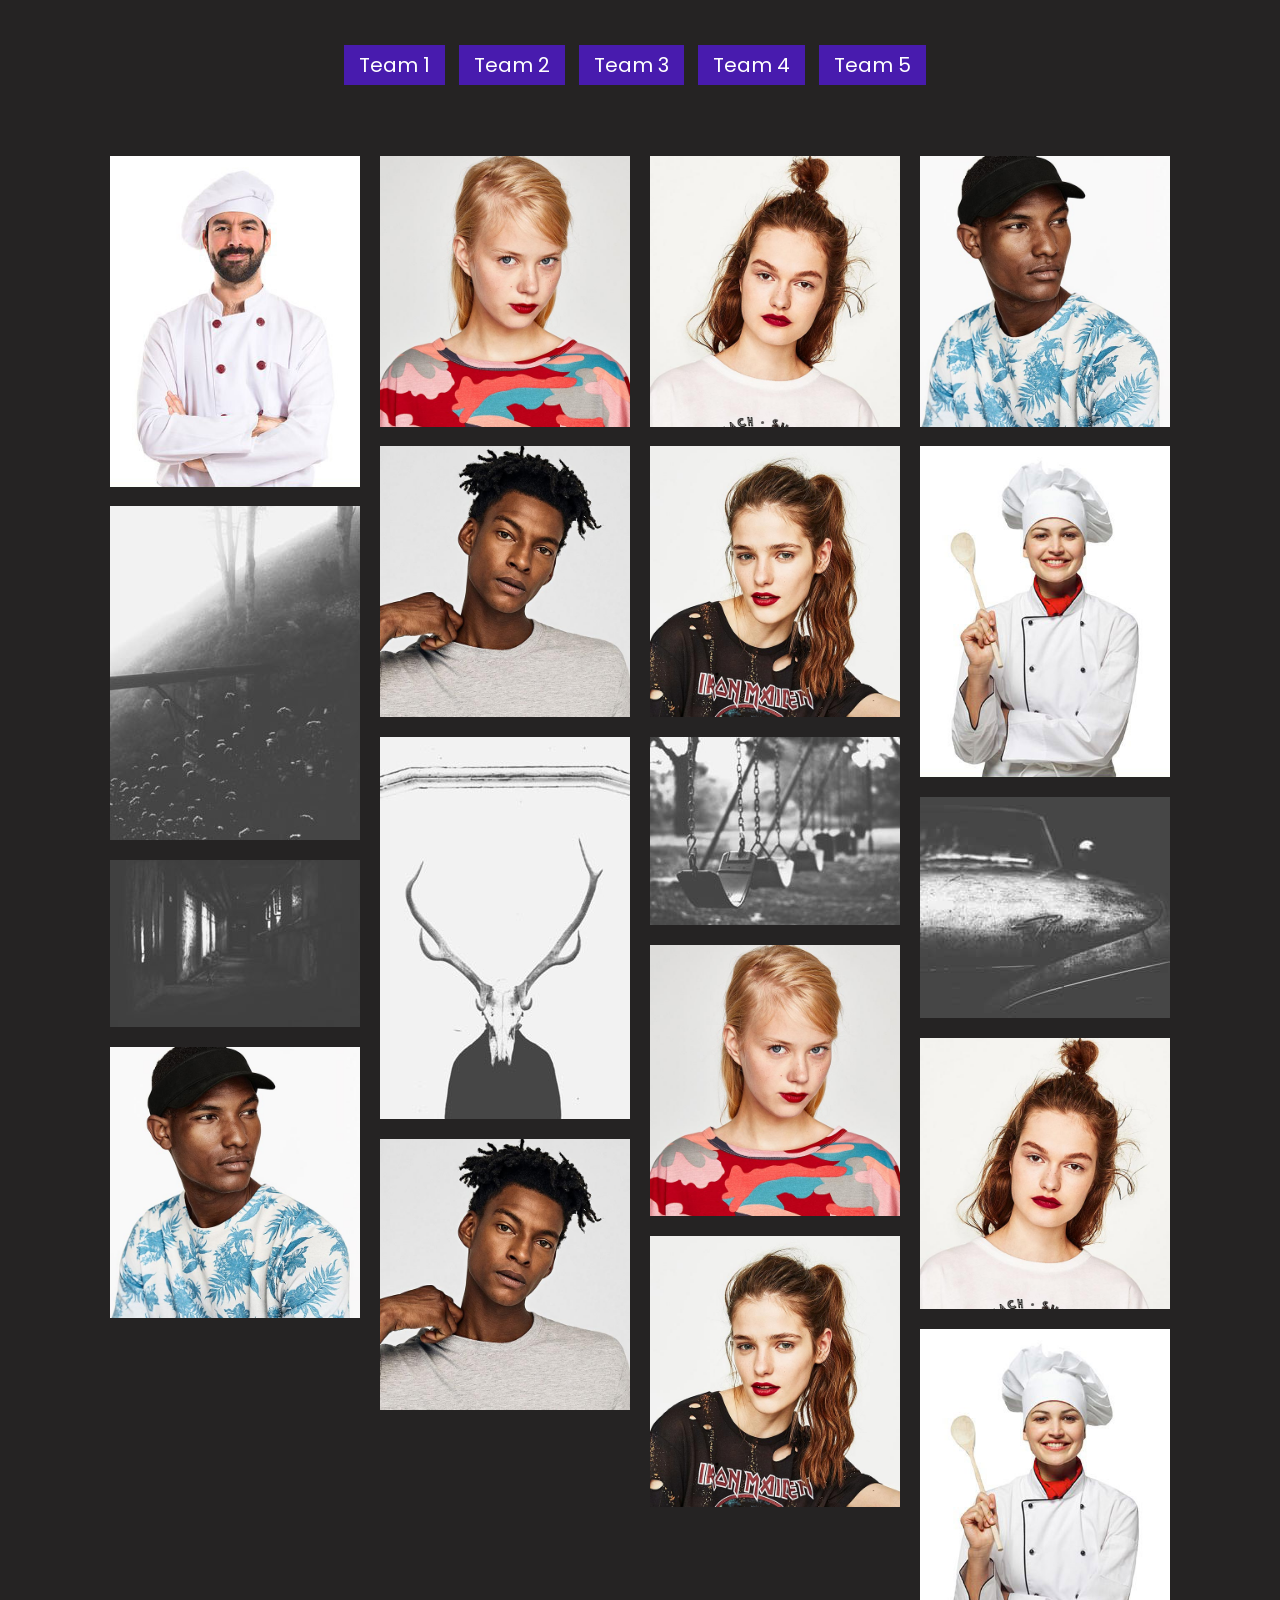
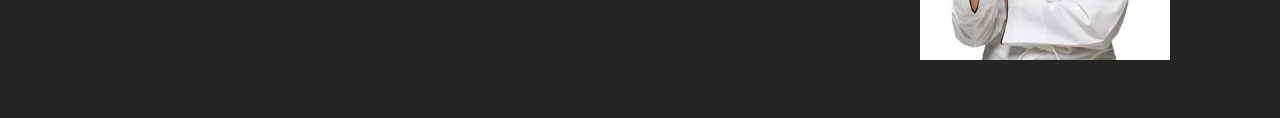
==== index.html @ a0c3371b "updat file" ====
<!DOCTYPE html>
<html lang="en" class="no-js">

<head>
	<meta charset="UTF-8" />
	<meta http-equiv="X-UA-Compatible" content="IE=edge">
	<meta name="viewport" content="width=device-width, initial-scale=1">
	<title>Image Grid Effects | Demo 2 | Codrops</title>
	<meta name="description" content="Effect inspiration for opening an image grid item." />
	<meta name="keywords" content="image grid, effect, inspiration, css, javascript, animation, masonry" />
	<meta name="author" content="Codrops" />
	<link rel="shortcut icon" href="favicon.ico">
	<!-- ========== normalize css ========== -->
	<link rel="stylesheet" type="text/css" href="popup/css/normalize.css" />
	<!-- ========== font awesome css ========== -->
	<link rel="stylesheet" type="text/css" href="popup/fonts/font-awesome-4.3.0/css/font-awesome.min.css" />
	<!-- ========== demo css ========== -->
	<link rel="stylesheet" type="text/css" href="popup/css/demo.css" />
	<!-- ========== style2 css ========== -->
	<link rel="stylesheet" type="text/css" href="popup/css/style2.css" />
	<!-- ========== style css ========== -->
	<link rel="stylesheet" href="assets/css/style.css">
	
</head> 

<body>

	<div class="pagination">
		<a href="index.html" class="active">Team 1</a>
		<a href="team2.html">Team 2</a>
		<a href="team3.html">Team 3</a>
		<a href="team4.html">Team 4</a>
		<a href="team5.html">Team 5</a>
	  </div>
	
	<div class="content">
		<div class="grid">
			<div class="grid__item" data-size="1280x857">
				<a href="assets/img/team5.jpg" class="img-wrap"><img src="assets/img/team5.jpg" alt="img06" />
					<div class="description description--grid">
						<h3>Mother's Love</h3>
						<p>Every time you drink a glass of milk or eat a piece of cheese, you harm a mother. Please go vegan. <em>&mdash; Gary L. Francione</em></p>
						<div class="details">
							<ul>
								<li><i class="icon icon-camera"></i><span>Canon PowerShot S95</span></li>
								<li><i class="icon icon-focal_length"></i><span>22.5mm</span></li>
								<li><i class="icon icon-aperture"></i><span>&fnof;/5.6</span></li>
								<li><i class="icon icon-exposure_time"></i><span>1/1000</span></li>
								<li><i class="icon icon-iso"></i><span>80</span></li>
							</ul>
						</div>
					</div>
				</a>
			</div>
			<div class="grid__item" data-size="1280x1280">
				<a href="assets/img/team-img2.jpg" class="img-wrap"><img src="assets/img/team-img2.jpg" alt="img07" />
					<div class="description description--grid">
						<h3>Silent Killer</h3>
						<p>Cows’ milk protein may be the single most significant chemical carcinogen to which humans are exposed. <em>&mdash; T. Colin Campbell</em></p>
						<div class="details">
							<ul>
								<li><i class="icon icon-camera"></i><span>Canon PowerShot S95</span></li>
								<li><i class="icon icon-focal_length"></i><span>22.5mm</span></li>
								<li><i class="icon icon-aperture"></i><span>&fnof;/5.6</span></li>
								<li><i class="icon icon-exposure_time"></i><span>1/1000</span></li>
								<li><i class="icon icon-iso"></i><span>80</span></li>
							</ul>
						</div>
					</div>
				</a>
			</div>
			<div class="grid__item" data-size="1280x853">
				<a href="assets/img/team-img3.jpg" class="img-wrap"><img src="assets/img/team-img3.jpg" alt="img08" />
					<div class="description description--grid">
						<h3>Senseless Suffering</h3>
						<p>The question is not, 'Can they reason?' nor, 'Can they talk?' but rather, 'Can they suffer?' <em>&mdash; Jeremy Bentham</em></p>
						<div class="details">
							<ul>
								<li><i class="icon icon-camera"></i><span>Canon PowerShot S95</span></li>
								<li><i class="icon icon-focal_length"></i><span>22.5mm</span></li>
								<li><i class="icon icon-aperture"></i><span>&fnof;/5.6</span></li>
								<li><i class="icon icon-exposure_time"></i><span>1/1000</span></li>
								<li><i class="icon icon-iso"></i><span>80</span></li>
							</ul>
						</div>
					</div>
				</a>
			</div>
			<div class="grid__item" data-size="865x1280">
				<a href="assets/img/team-img4.jpg" class="img-wrap"><img src="assets/img/team-img4.jpg" alt="img09" />
					<div class="description description--grid">
						<h3>Rabbit Intelligence</h3>
						<p>If a rabbit defined intelligence the way man does, then the most intelligent animal would be a rabbit, followed by the animal most willing to obey the commands of a rabbit. <em>&mdash; Robert Brault</em></p>
						<div class="details">
							<ul>
								<li><i class="icon icon-camera"></i><span>Canon PowerShot S95</span></li>
								<li><i class="icon icon-focal_length"></i><span>22.5mm</span></li>
								<li><i class="icon icon-aperture"></i><span>&fnof;/5.6</span></li>
								<li><i class="icon icon-exposure_time"></i><span>1/1000</span></li>
								<li><i class="icon icon-iso"></i><span>80</span></li>
							</ul>
						</div>
					</div>
				</a>
			</div>
			<div class="grid__item" data-size="1280x1280">
				<a href="assets/img/team-img6.jpg" class="img-wrap"><img src="assets/img/team-img6.jpg" alt="img10" />
					<div class="description description--grid">
						<h3>Friendly Terms</h3>
						<p>Man is the only animal that can remain on friendly terms with the victims he intends to eat until he eats them. <em>&mdash; Samuel Butler</em></p>
						<div class="details">
							<ul>
								<li><i class="icon icon-camera"></i><span>Canon PowerShot S95</span></li>
								<li><i class="icon icon-focal_length"></i><span>22.5mm</span></li>
								<li><i class="icon icon-aperture"></i><span>&fnof;/5.6</span></li>
								<li><i class="icon icon-exposure_time"></i><span>1/1000</span></li>
								<li><i class="icon icon-iso"></i><span>80</span></li>
							</ul>
						</div>
					</div>
				</a>
			</div>
			<div class="grid__item" data-size="1280x850">
				<a href="assets/img/team-img7.jpg" class="img-wrap"><img src="assets/img/team-img7.jpg" alt="img11" />
					<div class="description description--grid">
						<h3>Murder of Men</h3>
						<p>The time will come when men such as I will look upon the murder of animals as they now look upon the murder of men.<em>&mdash; Leonardo Da Vinci</em></p>
						<div class="details">
							<ul>
								<li><i class="icon icon-camera"></i><span>Canon PowerShot S95</span></li>
								<li><i class="icon icon-focal_length"></i><span>22.5mm</span></li>
								<li><i class="icon icon-aperture"></i><span>&fnof;/5.6</span></li>
								<li><i class="icon icon-exposure_time"></i><span>1/1000</span></li>
								<li><i class="icon icon-iso"></i><span>80</span></li>
							</ul>
						</div>
					</div>
				</a>
			</div>
			<div class="grid__item" data-size="1280x853">
				<a href="assets/img/team5-img2.jpg" class="img-wrap"><img src="assets/img/team5-img2.jpg" alt="img01" />
					<div class="description description--grid">
						<h3>Highest Ethics</h3>
						<p>Non-violence leads to the highest ethics, which is the goal of all evolution. Until we stop harming all other living beings, we are still savages <em>&mdash; Thomas Edison</em></p>
						<div class="details">
							<ul>
								<li><i class="icon icon-camera"></i><span>Canon PowerShot S95</span></li>
								<li><i class="icon icon-focal_length"></i><span>22.5mm</span></li>
								<li><i class="icon icon-aperture"></i><span>&fnof;/5.6</span></li>
								<li><i class="icon icon-exposure_time"></i><span>1/1000</span></li>
								<li><i class="icon icon-iso"></i><span>80</span></li>
							</ul>
						</div>
					</div>
				</a>
			</div>
			<div class="grid__item" data-size="958x1280">
				<a href="img/original/2.jpg" class="img-wrap"><img src="img/thumbs/2.jpg" alt="img02" />
					<div class="description description--grid">
						<h3>Pleasure, Amusement &amp; Convenience</h3>
						<p>We do not need to eat animals, wear animals, or use animals for entertainment purposes, and our only defense of these uses is our pleasure, amusement, and convenience.<em>&mdash; Gary L. Francione</em></p>
						<div class="details">
							<ul>
								<li><i class="icon icon-camera"></i><span>Canon PowerShot S95</span></li>
								<li><i class="icon icon-focal_length"></i><span>22.5mm</span></li>
								<li><i class="icon icon-aperture"></i><span>&fnof;/5.6</span></li>
								<li><i class="icon icon-exposure_time"></i><span>1/1000</span></li>
								<li><i class="icon icon-iso"></i><span>80</span></li>
							</ul>
						</div>
					</div>
				</a>
			</div>
			<div class="grid__item" data-size="837x1280">
				<a href="img/original/3.jpg" class="img-wrap"><img src="img/thumbs/3.jpg" alt="img03" />
					<div class="description description--grid">
						<h3>Dinner</h3>
						<p>We all love animals. Why do we call some 'pets' and others 'dinner'? <em>&mdash; K.D. Lang</em></p>
						<div class="details">
							<ul>
								<li><i class="icon icon-camera"></i><span>Canon PowerShot S95</span></li>
								<li><i class="icon icon-focal_length"></i><span>22.5mm</span></li>
								<li><i class="icon icon-aperture"></i><span>&fnof;/5.6</span></li>
								<li><i class="icon icon-exposure_time"></i><span>1/1000</span></li>
								<li><i class="icon icon-iso"></i><span>80</span></li>
							</ul>
						</div>
					</div>
				</a>
			</div>
			<div class="grid__item" data-size="1280x961">
				<a href="img/original/4.jpg" class="img-wrap"><img src="img/thumbs/4.jpg" alt="img04" />
					<div class="description description--grid">
						<h3>Appetite or Suffering?</h3>
						<p>Could you look an animal in the eyes and say to it, 'My appetite is more important than your suffering'? <em>&mdash; Moby</em></p>
						<div class="details">
							<ul>
								<li><i class="icon icon-camera"></i><span>Canon PowerShot S95</span></li>
								<li><i class="icon icon-focal_length"></i><span>22.5mm</span></li>
								<li><i class="icon icon-aperture"></i><span>&fnof;/5.6</span></li>
								<li><i class="icon icon-exposure_time"></i><span>1/1000</span></li>
								<li><i class="icon icon-iso"></i><span>80</span></li>
							</ul>
						</div>
					</div>
				</a>
			</div>
			<div class="grid__item" data-size="1280x1131">
				<a href="img/original/5.jpg" class="img-wrap"><img src="img/thumbs/5.jpg" alt="img05" />
					<div class="description description--grid">
						<h3>The Corpse</h3>
						<p>Recognize meat for what it really is: the antibiotic- and pesticide-laden corpse of a tortured animal. <em>&mdash; Ingrid Newkirk</em></p>
						<div class="details">
							<ul>
								<li><i class="icon icon-camera"></i><span>Canon PowerShot S95</span></li>
								<li><i class="icon icon-focal_length"></i><span>22.5mm</span></li>
								<li><i class="icon icon-aperture"></i><span>&fnof;/5.6</span></li>
								<li><i class="icon icon-exposure_time"></i><span>1/1000</span></li>
								<li><i class="icon icon-iso"></i><span>80</span></li>
							</ul>
						</div>
					</div>
				</a>
			</div>
			<div class="grid__item" data-size="1280x857">
				<a href="img/original/6.jpg" class="img-wrap"><img src="img/thumbs/6.jpg" alt="img06" />
					<div class="description description--grid">
						<h3>Mother's Love</h3>
						<p>Every time you drink a glass of milk or eat a piece of cheese, you harm a mother. Please go vegan. <em>&mdash; Gary L. Francione</em></p>
						<div class="details">
							<ul>
								<li><i class="icon icon-camera"></i><span>Canon PowerShot S95</span></li>
								<li><i class="icon icon-focal_length"></i><span>22.5mm</span></li>
								<li><i class="icon icon-aperture"></i><span>&fnof;/5.6</span></li>
								<li><i class="icon icon-exposure_time"></i><span>1/1000</span></li>
								<li><i class="icon icon-iso"></i><span>80</span></li>
							</ul>
						</div>
					</div>
				</a>
			</div>
			<div class="grid__item" data-size="1280x1280">
				<a href="assets/img/team-img2.jpg" class="img-wrap"><img src="assets/img/team-img2.jpg" alt="img07" />
					<div class="description description--grid">
						<h3>Silent Killer</h3>
						<p>Cows’ milk protein may be the single most significant chemical carcinogen to which humans are exposed. <em>&mdash; T. Colin Campbell</em></p>
						<div class="details">
							<ul>
								<li><i class="icon icon-camera"></i><span>Canon PowerShot S95</span></li>
								<li><i class="icon icon-focal_length"></i><span>22.5mm</span></li>
								<li><i class="icon icon-aperture"></i><span>&fnof;/5.6</span></li>
								<li><i class="icon icon-exposure_time"></i><span>1/1000</span></li>
								<li><i class="icon icon-iso"></i><span>80</span></li>
							</ul>
						</div>
					</div>
				</a>
			</div>
			<div class="grid__item" data-size="1280x853">
				<a href="assets/img/team-img3.jpg" class="img-wrap"><img src="assets/img/team-img3.jpg" alt="img08" />
					<div class="description description--grid">
						<h3>Senseless Suffering</h3>
						<p>The question is not, 'Can they reason?' nor, 'Can they talk?' but rather, 'Can they suffer?' <em>&mdash; Jeremy Bentham</em></p>
						<div class="details">
							<ul>
								<li><i class="icon icon-camera"></i><span>Canon PowerShot S95</span></li>
								<li><i class="icon icon-focal_length"></i><span>22.5mm</span></li>
								<li><i class="icon icon-aperture"></i><span>&fnof;/5.6</span></li>
								<li><i class="icon icon-exposure_time"></i><span>1/1000</span></li>
								<li><i class="icon icon-iso"></i><span>80</span></li>
							</ul>
						</div>
					</div>
				</a>
			</div>
			<div class="grid__item" data-size="865x1280">
				<a href="assets/img/team-img4.jpg" class="img-wrap"><img src="assets/img/team-img4.jpg" alt="img09" />
					<div class="description description--grid">
						<h3>Rabbit Intelligence</h3>
						<p>If a rabbit defined intelligence the way man does, then the most intelligent animal would be a rabbit, followed by the animal most willing to obey the commands of a rabbit. <em>&mdash; Robert Brault</em></p>
						<div class="details">
							<ul>
								<li><i class="icon icon-camera"></i><span>Canon PowerShot S95</span></li>
								<li><i class="icon icon-focal_length"></i><span>22.5mm</span></li>
								<li><i class="icon icon-aperture"></i><span>&fnof;/5.6</span></li>
								<li><i class="icon icon-exposure_time"></i><span>1/1000</span></li>
								<li><i class="icon icon-iso"></i><span>80</span></li>
							</ul>
						</div>
					</div>
				</a>
			</div>
			<div class="grid__item" data-size="1280x1280">
				<a href="assets/img/team-img6.jpg" class="img-wrap"><img src="assets/img/team-img6.jpg" alt="img10" />
					<div class="description description--grid">
						<h3>Friendly Terms</h3>
						<p>Man is the only animal that can remain on friendly terms with the victims he intends to eat until he eats them. <em>&mdash; Samuel Butler</em></p>
						<div class="details">
							<ul>
								<li><i class="icon icon-camera"></i><span>Canon PowerShot S95</span></li>
								<li><i class="icon icon-focal_length"></i><span>22.5mm</span></li>
								<li><i class="icon icon-aperture"></i><span>&fnof;/5.6</span></li>
								<li><i class="icon icon-exposure_time"></i><span>1/1000</span></li>
								<li><i class="icon icon-iso"></i><span>80</span></li>
							</ul>
						</div>
					</div>
				</a>
			</div>
			<div class="grid__item" data-size="1280x850">
				<a href="assets/img/team-img7.jpg" class="img-wrap"><img src="assets/img/team-img7.jpg" alt="img11" />
					<div class="description description--grid">
						<h3>Murder of Men</h3>
						<p>The time will come when men such as I will look upon the murder of animals as they now look upon the murder of men.<em>&mdash; Leonardo Da Vinci</em></p>
						<div class="details">
							<ul>
								<li><i class="icon icon-camera"></i><span>Canon PowerShot S95</span></li>
								<li><i class="icon icon-focal_length"></i><span>22.5mm</span></li>
								<li><i class="icon icon-aperture"></i><span>&fnof;/5.6</span></li>
								<li><i class="icon icon-exposure_time"></i><span>1/1000</span></li>
								<li><i class="icon icon-iso"></i><span>80</span></li>
							</ul>
						</div>
					</div>
				</a>
			</div>
			<div class="grid__item" data-size="1280x853">
				<a href="assets/img/team5-img2.jpg" class="img-wrap"><img src="assets/img/team5-img2.jpg" alt="img01" />
					<div class="description description--grid">
						<h3>Highest Ethics</h3>
						<p>Non-violence leads to the highest ethics, which is the goal of all evolution. Until we stop harming all other living beings, we are still savages <em>&mdash; Thomas Edison</em></p>
						<div class="details">
							<ul>
								<li><i class="icon icon-camera"></i><span>Canon PowerShot S95</span></li>
								<li><i class="icon icon-focal_length"></i><span>22.5mm</span></li>
								<li><i class="icon icon-aperture"></i><span>&fnof;/5.6</span></li>
								<li><i class="icon icon-exposure_time"></i><span>1/1000</span></li>
								<li><i class="icon icon-iso"></i><span>80</span></li>
							</ul>
						</div>
					</div>
				</a>
			</div>
		</div>
		<!-- /grid -->
		<div class="preview">
			<button class="action action--close"><i class="fa fa-times"></i><span class="text-hidden">Close</span></button>
			<div class="description description--preview"></div>
		</div>
		<!-- /preview -->
	</div>
	<!-- /content -->
	<!-- /container -->

	<!-- ========== imagesloaded min js ========== -->
	<script src="popup/js/imagesloaded.pkgd.min.js"></script>
	<!-- ========== masonary min js ========== -->
	<script src="popup/js/masonry.pkgd.min.js"></script>
	<!-- ========== classie js ========== -->
	<script src="popup/js/classie.js"></script>
	<!-- ========== modernizr custom js ========== -->
	<script src="popup/js/modernizr-custom.js"></script>
	<!-- ========== main js ========== -->
	<script src="popup/js/main.js"></script>
	<script>
		(function() {
			var support = { transitions: Modernizr.csstransitions },
				// transition end event name
				transEndEventNames = { 'WebkitTransition': 'webkitTransitionEnd', 'MozTransition': 'transitionend', 'OTransition': 'oTransitionEnd', 'msTransition': 'MSTransitionEnd', 'transition': 'transitionend' },
				transEndEventName = transEndEventNames[ Modernizr.prefixed( 'transition' ) ],
				onEndTransition = function( el, callback ) {
					var onEndCallbackFn = function( ev ) {
						if( support.transitions ) {
							if( ev.target != this ) return;
							this.removeEventListener( transEndEventName, onEndCallbackFn );
						}
						if( callback && typeof callback === 'function' ) { callback.call(this); }
					};
					if( support.transitions ) {
						el.addEventListener( transEndEventName, onEndCallbackFn );
					}
					else {
						onEndCallbackFn();
					}
				};

			new GridFx(document.querySelector('.grid'), {
				imgPosition : {
					x : -0.5,
					y : 1
				},
				onOpenItem : function(instance, item) {
					instance.items.forEach(function(el) {
						if(item != el) {
							var delay = Math.floor(Math.random() * 50);
							el.style.WebkitTransition = 'opacity .5s ' + delay + 'ms cubic-bezier(.7,0,.3,1), -webkit-transform .5s ' + delay + 'ms cubic-bezier(.7,0,.3,1)';
							el.style.transition = 'opacity .5s ' + delay + 'ms cubic-bezier(.7,0,.3,1), transform .5s ' + delay + 'ms cubic-bezier(.7,0,.3,1)';
							el.style.WebkitTransform = 'scale3d(0.1,0.1,1)';
							el.style.transform = 'scale3d(0.1,0.1,1)';
							el.style.opacity = 0;
						}
					});
				},
				onCloseItem : function(instance, item) {
					instance.items.forEach(function(el) {
						if(item != el) {
							el.style.WebkitTransition = 'opacity .4s, -webkit-transform .4s';
							el.style.transition = 'opacity .4s, transform .4s';
							el.style.WebkitTransform = 'scale3d(1,1,1)';
							el.style.transform = 'scale3d(1,1,1)';
							el.style.opacity = 1;

							onEndTransition(el, function() {
								el.style.transition = 'none';
								el.style.WebkitTransform = 'none';
							});
						}
					});
				}
			});
		})();
	</script>
</body>

</html>
---- popup/css/demo.css ----
@font-face {
	font-weight: normal;
	font-style: normal;
	font-family: 'codropsicons';
	src: url("../fonts/codropsicons/codropsicons.eot");
	src: url("../fonts/codropsicons/codropsicons.eot?#iefix") format("embedded-opentype"), url("../fonts/codropsicons/codropsicons.woff") format("woff"), url("../fonts/codropsicons/codropsicons.ttf") format("truetype"), url("../fonts/codropsicons/codropsicons.svg#codropsicons") format("svg");
}

@font-face {
	font-family: 'camera-icons';
	src: url("../fonts/camera-icons/camera-icons.eot?7h6q4p");
	src: url("../fonts/camera-icons/camera-icons.eot?#iefix7h6q4p") format("embedded-opentype"), url("../fonts/camera-icons/camera-icons.woff?7h6q4p") format("woff"), url("../fonts/camera-icons/camera-icons.ttf?7h6q4p") format("truetype"), url("../fonts/camera-icons/camera-icons.svg?7h6q4p#camera-icons") format("svg");
	font-weight: normal;
	font-style: normal;
}

*,
*:after,
*:before {
	-webkit-box-sizing: border-box;
	box-sizing: border-box;
}

.clearfix:before,
.clearfix:after {
	display: table;
	content: '';
}

.clearfix:after {
	clear: both;
}

body {
	font-family: "Avenir Next", Avenir, 'Helvetica Neue', 'Lato', 'Segoe UI', Helvetica, Arial, sans-serif;
	color: #fff;
	background: #252323;
	-webkit-font-smoothing: antialiased;
	-moz-osx-font-smoothing: grayscale;
	overflow-y: scroll;
	overflow-x: hidden;
	width: 100vw;
}

a {
	outline: none;
	color: #77d45b;
	text-decoration: none;
}

a:hover,
a:focus {
	color: #fff;
}

button:focus {
	outline: none;
}

.hidden {
	position: absolute;
	overflow: hidden;
	width: 0;
	height: 0;
	pointer-events: none;
}


/* Header */

.codrops-header {
	padding: 2em 1em 4em;
	text-align: center;
}

.codrops-header h1 {
	margin: 0.5em 0 0;
	letter-spacing: -1px;
	font-size: 3em;
	line-height: 1;
	font-weight: normal;
}

.codrops-header h1 span {
	display: block;
	padding: 0.5em 0 1em;
	color: #999;
	font-weight: normal;
	font-size: 0.45em;
	letter-spacing: 0;
}


/* Top Navigation Style */

.codrops-links {
	position: relative;
	display: inline-block;
	text-align: center;
	white-space: nowrap;
}

.codrops-links::after {
	position: absolute;
	top: 0;
	left: 50%;
	width: 1px;
	height: 100%;
	background: rgba(255, 255, 255, 0.1);
	content: '';
	-webkit-transform: rotate3d(0, 0, 1, 22.5deg);
	transform: rotate3d(0, 0, 1, 22.5deg);
}

.codrops-icon {
	display: inline-block;
	margin: 0.5em;
	padding: 0em 0;
	width: 1.5em;
	text-decoration: none;
}

.codrops-icon span {
	display: none;
}

.codrops-icon:before {
	margin: 0 5px;
	text-transform: none;
	font-weight: normal;
	font-style: normal;
	font-variant: normal;
	font-family: 'codropsicons';
	line-height: 1;
	speak: none;
	-webkit-font-smoothing: antialiased;
}

.codrops-icon--drop:before {
	content: "\e001";
}

.codrops-icon--prev:before {
	content: "\e004";
}


/* Demo links */

.codrops-demos {
	margin: 2em 0 0;
}

.codrops-demos a {
	display: inline-block;
	margin: 0 0.5em;
}

.codrops-demos a.current-demo {
	color: #fff;
}


/* Content */

.content {
	padding: 1em 0 3em;
	max-width: 1080px;
	margin: 0 auto;
}


/* Related demos */

.content--related {
	text-align: center;
	font-weight: bold;
	padding: 0 1em;
}

.media-item {
	display: inline-block;
	padding: 1em;
	vertical-align: top;
	-webkit-transition: color 0.3s;
	transition: color 0.3s;
}

.media-item__img {
	max-width: 100%;
	opacity: 0.3;
	-webkit-transition: opacity 0.3s;
	transition: opacity 0.3s;
}

.media-item:hover .media-item__img,
.media-item:focus .media-item__img {
	opacity: 1;
}

.media-item__title {
	margin: 0;
	padding: 0.5em;
	font-size: 1em;
}

@media screen and (max-width: 50em) {
	.codrops-header {
		padding: 2em 5%;
	}
}

@media screen and (max-width: 40em) {
	.codrops-header h1 {
		font-size: 2.15em;
	}
}
---- popup/css/style2.css ----
.grid {
	position: relative;
	margin: 0 auto;
}

.js .grid::after {
	content: '';
	position: absolute;
	width: 100%;
	height: 100%;
	top: 0;
	left: 0;
	pointer-events: none;
	background: #252323 url(../img/loading.svg) no-repeat 50% 75px;
	background-size: 60px auto;
	-webkit-transition: opacity 0.3s;
	transition: opacity 0.3s;
}

.js .grid--loaded::after {
	opacity: 0;
}

.grid__item {
	width: 270px;
	padding: 10px;
}

.grid__item--current {
	opacity: 0 !important;
}

.img-wrap {
	display: block;
}

.img-wrap:focus,
.img-wrap:hover {
	outline: none;
}

.img-wrap img {
	display: block;
	max-width: 100%;
}

.preview {
	position: fixed;
	z-index: 1000;
	top: 0;
	left: 0;
	display: -ms-flex;
	display: -webkit-flex;
	display: flex;
	-ms-flex-pack: center;
	-webkit-justify-content: center;
	justify-content: center;
	-ms-flex-line-pack: center;
	-webkit-align-content: center;
	align-content: center;
	-ms-flex-align: center;
	-webkit-align-items: center;
	align-items: center;
	width: 50%;
	height: 100%;
	pointer-events: none;
}

.preview::before {
	content: '';
	position: fixed;
	top: 0;
	left: 0;
	width: 100%;
	height: 100%;
	opacity: 0;
	background: #1f1d1d;
	-webkit-transition: opacity 0.6s;
	transition: opacity 0.6s;
}

.preview--open {
	pointer-events: auto;
}

.preview--open::before {
	opacity: 1;
}

.clone {
	position: fixed;
	z-index: 110;
	-webkit-transition: -webkit-transform 0.5s;
	transition: transform 0.5s;
	-webkit-backface-visibility: hidden;
}

.original {
	position: relative;
	z-index: 120;
	display: block;
	object-fit: contain;
	-webkit-transition: opacity 0.2s;
	transition: opacity 0.2s;
	-webkit-backface-visibility: hidden;
}

.preview--open .animate {
	/* open */
	-webkit-transition: -webkit-transform 0.6s, opacity 0.2s;
	transition: transform 0.6s, opacity 0.2s;
}

.animate {
	/* close */
	-webkit-transition: -webkit-transform 0.3s, opacity 0.2s;
	transition: transform 0.3s, opacity 0.2s;
}

.description {
	color: #fff;
}

.js .description--grid {
	display: none;
}

.description--preview {
	font-size: 2em;
	position: absolute;
	z-index: 140;
	width: 100%;
	left: 100%;
	top: 0;
	height: 100%;
	padding: 0 1em;
	display: -ms-flex;
	display: -webkit-flex;
	display: flex;
	-ms-flex-direction: column;
	-webkit-flex-direction: column;
	flex-direction: column;
	-ms-flex-pack: center;
	-webkit-justify-content: center;
	justify-content: center;
	-ms-flex-align: start;
	-webkit-align-items: flex-start;
	align-items: flex-start;
	opacity: 0;
	-webkit-transition: opacity 1s, -webkit-transform 1s;
	transition: opacity 1s, transform 1s;
	-webkit-transition-timing-function: cubic-bezier(0.2, 1, 0.3, 1);
	transition-timing-function: cubic-bezier(0.2, 1, 0.3, 1);
	-webkit-transform: translate3d(0, 30px, 0);
	transform: translate3d(0, 30px, 0);
}

.preview--open .description--preview {
	opacity: 1;
	-webkit-transition-delay: 0.2s;
	transition-delay: 0.2s;
	-webkit-transform: translate3d(0, 0, 0);
	transform: translate3d(0, 0, 0);
}

.description--preview h3 {
	font-weight: normal;
	margin: 0;
}

.description--preview p {
	font-size: 0.65em;
	max-width: 100%;
}

.description--preview p em {
	color: #5D5D5D;
	display: block;
	padding: 0.4em 0 0 0;
}


/* Details */

.details {
	max-width: 100%;
	/* IE 10-11 bug flexbox */
}

.details ul {
	line-height: 1;
	position: relative;
	margin: 0;
	padding: 0;
	list-style: none;
}

.details ul li {
	font-size: 0.5em;
	position: relative;
	display: inline-block;
	margin: 0 1em 0 0;
	padding: 0.15em 0;
	white-space: nowrap;
	opacity: 0;
	color: #9d9d9d;
	-webkit-transition: -webkit-transform 1s, opacity 1s;
	transition: transform 1s, opacity 1s;
	-webkit-transition-timing-function: cubic-bezier(0.2, 1, 0.3, 1);
	transition-timing-function: cubic-bezier(0.2, 1, 0.3, 1);
	-webkit-transform: translate3d(0, 20px, 0);
	transform: translate3d(0, 20px, 0);
}

.preview--open .details ul li {
	opacity: 1;
	-webkit-transform: translate3d(0, 0, 0);
	transform: translate3d(0, 0, 0);
}

.preview--open .details ul li:nth-child(1) {
	-webkit-transition-delay: 0.2s;
	transition-delay: 0.2s;
}

.preview--open .details ul li:nth-child(2) {
	-webkit-transition-delay: 0.3s;
	transition-delay: 0.3s;
}

.preview--open .details ul li:nth-child(3) {
	-webkit-transition-delay: 0.4s;
	transition-delay: 0.4s;
}

.preview--open .details ul li:nth-child(4) {
	-webkit-transition-delay: 0.5s;
	transition-delay: 0.5s;
}

.preview--open .details ul li:nth-child(5) {
	-webkit-transition-delay: 0.6s;
	transition-delay: 0.6s;
}

.details ul li:first-child {
	font-weight: bold;
	color: #909090;
}

.icon {
	font-family: 'camera-icons';
	font-weight: normal;
	font-style: normal;
	font-variant: normal;
	line-height: 1;
	display: inline-block;
	vertical-align: middle;
	text-transform: none;
	/* Better Font Rendering =========== */
	-webkit-font-smoothing: antialiased;
	-moz-osx-font-smoothing: grayscale;
	speak: none;
}

.icon + span {
	margin-left: 5px;
	vertical-align: middle;
}

.icon-focal_length:before {
	content: '\e600';
}

.icon-exposure_time:before {
	content: '\e601';
}

.icon-iso:before {
	content: '\e602';
}

.icon-camera:before {
	content: '\e603';
}

.icon-aperture:before {
	content: '\e604';
}

.details .icon {
	margin-right: 5px;
	color: #77d45b;
}


/* Close button */

.action {
	font-size: 1.5em;
	margin: 0;
	padding: 0;
	cursor: pointer;
	vertical-align: top;
	color: #6bd68a;
	border: none;
	background: none;
}

.action:hover,
.action:focus {
	color: #6bd68a;
	outline: none;
}

.action--close {
	position: fixed;
	z-index: 150;
	top: 0;
	right: 0;
	padding: 1em;
	opacity: 0;
	-webkit-transition: opacity 0.3s, -webkit-transform 0.3s;
	transition: opacity 0.3s, transform 0.3s;
	-webkit-transform: scale3d(0.6, 0.6, 1);
	transform: scale3d(0.6, 0.6, 1);
}

.preview--image-loaded .action--close {
	opacity: 1;
	-webkit-transform: scale3d(1, 1, 1);
	transform: scale3d(1, 1, 1);
}

.text-hidden {
	position: absolute;
	display: block;
	overflow: hidden;
	width: 0;
	height: 0;
	color: transparent;
}

@media screen and (max-width: 40em) {
	.description--preview h3 {
		font-size: 0.5em;
	}
	.description--preview p,
	.details {
		display: none;
	}
}
---- assets/css/style.css ----
@import url("https://fonts.googleapis.com/css2?family=Manrope:wght@200;300;400;500;600;700;800&family=Poppins:wght@300;400;500;600;700;800;900&display=swap");
.team-1__img {
  position: relative;
  margin-bottom: 15px !important; }
  .team-1__img img {
    border-radius: 20px;
    width: 100% !important; }

.team-1__overlay {
  position: absolute;
  background-color: rgba(72, 27, 174, 0.7);
  border-radius: 20px;
  display: block;
  left: 0;
  top: 0;
  bottom: 0;
  right: 0;
  width: 100%;
  height: 100%;
  z-index: 10;
  opacity: 0;
  transition: opacity .5s; }

.team-1__img:hover .team-1__overlay {
  opacity: 0.5; }

.description h3 {
  font-weight: 700;
  margin: 0;
  color: rgba(72, 27, 174, 0.7);
  margin-bottom: 10px !important;
  font-size: 30px; }

.description span {
  font-weight: 400;
  font-size: 20px; }

.description p {
  margin: 0;
  margin: 20px 0 !important;
  font-size: 18px; }

.details ul {
  list-style: none;
  display: flex;
  gap: 10px; }
  .details ul li a {
    background-color: #eee;
    border-radius: 50%;
    width: 50px;
    height: 50px;
    text-align: center;
    display: flex;
    justify-items: center;
    align-items: center;
    justify-content: center;
    color: #481bae;
    transition: all .3s; }
    .details ul li a:hover {
      background-color: #481bae;
      color: #fff; }

.blog__post__item {
  position: relative;
  transition: .3s; }
  .blog__post__item__img {
    position: relative; }
  .blog__post__item__content {
    position: absolute;
    left: 0;
    right: 0;
    top: 50%;
    transform: translateY(-50%);
    transition: 0.3s;
    text-align: center;
    opacity: 0; }

.blog__post__item:hover .blog__post__item__content {
  opacity: 1;
  z-index: 5; }

.team-content {
  text-align: center;
  margin-top: -5px;
  padding: 20px; }

.team__name h1 {
  font-size: 2.5em;
  font-weight: 600; }

.team__job span {
  font-size: 1.3rem; }

.blog__icon {
  display: flex;
  text-align: center;
  justify-content: center;
  gap: 5px;
  transition: 0.5s; }

.blog__icon a {
  border-radius: 50%;
  height: 35px;
  width: 35px;
  color: #481bae;
  background-color: #fff;
  display: flex;
  align-items: center;
  justify-content: center;
  transition: .3s;
  text-decoration: none; }

.blog__icon a:hover {
  background-color: #481bae;
  color: #fff; }

.blog__post__item__img:before {
  background-image: linear-gradient(to left, transparent 0%, #111111 100%);
  position: absolute;
  width: 0;
  height: 100%;
  bottom: 0;
  content: '';
  z-index: 2;
  transition: all 0.3s;
  opacity: 0;
  visibility: hidden; }

.blog__post__item:hover .blog__post__item__img:before {
  opacity: 0.9;
  visibility: visible;
  width: 100%; }

.blog .swiper-button-next {
  margin-right: 40px;
  color: #222;
  cursor: pointer; }

.blog .swiper-button-prev {
  margin-left: 40px;
  color: #222;
  cursor: pointer; }

.blog3__item {
  position: relative;
  overflow: hidden; }
  .blog3__item__img {
    position: relative; }
  .blog3__item__content {
    position: absolute;
    left: 0;
    right: 0;
    top: 0;
    opacity: 0;
    width: 100%;
    height: 100%;
    background-color: #222;
    color: #fff;
    transition: all 0.5s;
    height: 100%;
    display: flex;
    padding: 20px;
    text-align: center;
    flex-direction: column;
    justify-content: center; }
  .blog3__item:hover .blog3__item__content {
    opacity: 1; }
  .blog3__item.animation1 .blog3__item__content {
    transform: translateY(100%); }
  .blog3__item.animation1:hover .blog3__item__content {
    transform: translateY(0); }
  .blog3__item__category {
    margin-bottom: 15px;
    justify-content: flex-start; }
    .blog3__item__category a {
      font-size: 14px;
      color: #2f2f2f;
      text-decoration: none;
      font-weight: 400; }
  .blog3__item__title {
    line-height: 28px;
    color: #fff;
    margin-bottom: 15px;
    font-size: 19px;
    font-weight: 700;
    text-decoration: none; }
    .blog3__item__title h3 {
      text-decoration: none; }
  .blog3__item__date span {
    color: #fff;
    font-size: 16px;
    font-weight: 400;
    margin: 0 auto;
    margin-bottom: 10px; }

.blog__i {
  display: flex;
  text-align: center;
  justify-content: center;
  gap: 10px;
  transition: 0.5s;
  margin-top: 20px; }

.blog__i a {
  border-radius: 50%;
  height: 35px;
  width: 35px;
  color: #481bae;
  background-color: #fff;
  display: flex;
  align-items: center;
  justify-content: center;
  transition: 0.3s;
  text-decoration: none; }

.blog__i a:hover {
  background-color: #481bae;
  color: #fff; }

.owl-dots {
  display: flex;
  align-items: center;
  justify-content: center;
  gap: 8px;
  position: absolute;
  left: 50%; }

.owl-dot.active {
  background-color: #222 !important; }

.blog .owl-dot {
  width: 15px;
  height: 15px;
  background-color: #ddd;
  display: inline-block;
  border-radius: 100%;
  cursor: pointer;
  margin: 0 2px; }

.swiper-pagination-bullet {
  width: 15px;
  height: 15px; }

.swiper.amySwiper.swiper-initialized.swiper-horizontal.swiper-backface-hidden {
  padding-bottom: 50px; }

[class^='imghvr-'], [class*=' imghvr-'] {
  position: relative;
  display: inline-block;
  margin: 0px;
  max-width: 100%;
  background-color: #ffffff;
  color: #fff;
  overflow: hidden;
  backface-visibility: hidden;
  transform: translateZ(0); }

[class^='imghvr-'] .imghvr-circle-up__content, [class*=' imghvr-'] .imghvr-circle-up__content {
  margin: 0;
  background-color: #111111;
  position: absolute;
  padding: 30px;
  position: absolute;
  top: 0;
  bottom: 0;
  left: 0;
  right: 0;
  color: #ffffff; }

[class^='imghvr-circle-']:before, [class*=' imghvr-circle-']:before {
  position: absolute;
  top: -25%;
  bottom: -25%;
  left: -25%;
  right: -25%;
  content: '';
  background-color: #481bae;
  border-radius: 50%;
  -webkit-transition: all 0.35s linear;
  transition: all 0.35s linear; }

[class^='imghvr-circle-'] .imghvr-circle-up__content, [class*=' imghvr-circle-'] .imghvr-circle-up__content {
  opacity: 0; }

[class^='imghvr-circle-']:hover:before, [class*=' imghvr-circle-']:hover:before {
  -webkit-transform: translate(0, 0);
  transform: translate(0, 0); }

[class^='imghvr-circle-']:hover .imghvr-circle-up__content, [class*=' imghvr-circle-']:hover .imghvr-circle-up__content {
  opacity: 1;
  -webkit-transition-delay: 0.35s;
  transition-delay: 0.35s; }

.imghvr-circle-up:before {
  -webkit-transform: translateY(100%);
  transform: translateY(100%); }

.caption-inside {
  position: absolute;
  top: 50%;
  left: 50%;
  transform: translate(-50%, -50%);
  z-index: 2; }

.team4 {
  padding: 80px 0; }
  .team4 [class^="col-"],
  .team4 [class*=" col-"] {
    padding-left: 0;
    padding-right: 0; }

.team4__item {
  border: 1px solid #ddd;
  transition: 0.3s;
  background-color: #fff; }
  .team4__item__main {
    padding: 30px 25px; }
  .team4__item__img {
    width: 98px;
    height: 98px;
    border-radius: 100%;
    margin: 0 auto 20px;
    overflow: hidden; }
    .team4__item__img img {
      width: 100%; }
  .team4__item__name h1 {
    font-size: 18px;
    color: #313435;
    font-weight: 500;
    line-height: 1.4;
    margin: 0;
    text-align: center; }
  .team4__item__job {
    text-align: center; }
    .team4__item__job span {
      font-weight: 300;
      color: #6f808a;
      font-size: 14px;
      line-height: 26px;
      text-align: center;
      margin-bottom: 10px; }
  .team4__item__icon {
    display: flex;
    text-align: center;
    justify-content: center;
    gap: 10px;
    transition: 0.4s;
    margin-top: 15px;
    opacity: 0; }
    .team4__item__icon a {
      border-radius: 50%;
      height: 35px;
      width: 35px;
      color: #481bae;
      background-color: #e2e2e2;
      display: flex;
      align-items: center;
      justify-content: center;
      transition: 0.3s;
      text-decoration: none; }
      .team4__item__icon a:hover {
        background-color: #481bae;
        color: #fff; }
  .team4__item:hover .team4__item__icon {
    opacity: 1; }

.team4__item:hover {
  z-index: 999;
  position: relative;
  transform: scale(1.1);
  box-shadow: 0 8px 50px rgba(0, 0, 0, 0.2);
  transition: box-shadow 0.2s ease, transform 0.2s ease, z-index 0s 0.2s ease; }

.team5__item {
  transition: 0.5s;
  position: relative; }
  .team5__item img {
    width: 100%;
    border-bottom: 5px solid #f2b410; }
  .team5__item__content {
    position: absolute;
    background-color: #f2b410;
    top: auto;
    width: 80%;
    max-width: 100%;
    left: 0;
    right: 0;
    margin: auto;
    padding: 10% 5%;
    text-align: center;
    transition: 0.3s;
    transform: translateY(0);
    opacity: 0;
    z-index: 1; }
  .team5__item:hover .team5__item__content {
    opacity: 1;
    transform: translateY(-50%); }
  .team5__item__name h1 {
    font-size: 1.2rem;
    font-weight: 500;
    margin: 0;
    text-align: center;
    color: #fff;
    font-family: 'Poppins', sans-serif;
    margin-bottom: 8px; }
  .team5__item__job span {
    font-size: 20px;
    font-weight: 300;
    text-transform: capitalize;
    margin-bottom: 15px !important;
    color: #fff;
    margin: 0;
    display: block;
    text-align: center; }
  .team5__item__icon a {
    margin-right: 10px;
    color: #fff;
    font-size: 20px; }

.blog10__item {
  position: relative; }
  .blog10__item img {
    width: 100%; }
  .blog10__item__content {
    position: absolute;
    top: 50%;
    left: 50%;
    transform: translate(-50%, -50%);
    color: #fff;
    opacity: 0;
    transition: all 0.5s;
    z-index: 99; }
  .blog10__item:hover .blog10__item__content {
    opacity: 1; }

[class*="animation__"]::before {
  content: "";
  position: absolute;
  top: 0;
  left: 0;
  width: 100%;
  height: 100%;
  background-color: #222;
  opacity: 0;
  transition: all 0.5s; }

.animation__zoom-in::before {
  transform: scale(0.5); }

.animation__zoom-in:hover::before {
  opacity: 1;
  transform: scale(1); }

.animation__zoom-out img {
  transition: all 0.5s; }

.animation__zoom-out::before {
  transform: scale(0.5);
  z-index: 2; }

.animation__zoom-out:hover img {
  transform: scale(0.5); }

.animation__zoom-out:hover::before {
  opacity: 1;
  transform: scale(1); }

.animation__zoom-image {
  overflow: hidden; }
  .animation__zoom-image img {
    transition: all 0.5s; }
  .animation__zoom-image:hover::before {
    opacity: 1;
    z-index: 2; }
  .animation__zoom-image:hover img {
    transform: scale(1.3); }

.animation__zoom-gradient:hover::before {
  opacity: 1;
  z-index: 2; }

.animation__zoom-right {
  overflow: hidden; }
  .animation__zoom-right::before {
    top: 0;
    bottom: 0;
    left: 50%;
    right: 50%;
    transition: 0.5s;
    opacity: 0; }
  .animation__zoom-right:hover:before {
    left: 0;
    opacity: 1;
    right: 0; }

.animation__zoom-left {
  overflow: hidden; }
  .animation__zoom-left::before {
    height: 100%;
    width: 0;
    left: 0;
    transition: 0.5s;
    opacity: 0; }
  .animation__zoom-left:hover:before {
    width: 100%;
    opacity: 1; }

.animation__zoom-shift {
  overflow: hidden; }
  .animation__zoom-shift::before {
    width: 100%;
    height: 0;
    top: 0;
    opacity: 0;
    transition: all 0.5s; }
  .animation__zoom-shift:hover:before {
    opacity: 1;
    height: 100%;
    bottom: 0; }

.animation__zoom-top {
  overflow: hidden; }
  .animation__zoom-top::before {
    transition: 0.5s;
    opacity: 0;
    transform: translateY(100%); }
  .animation__zoom-top:hover:before {
    opacity: 1;
    transform: translateY(0); }

body {
  font-family: 'Poppins', sans-serif; }

.pagination {
  padding: 50px 0;
  text-align: center;
  justify-content: center;
  align-items: center; }
  .pagination a {
    color: #fff !important;
    background: #481bae;
    padding: 6px 15px;
    font-size: 20px;
    font-weight: 400;
    text-align: center;
    margin-right: 10px;
    text-decoration: none; }
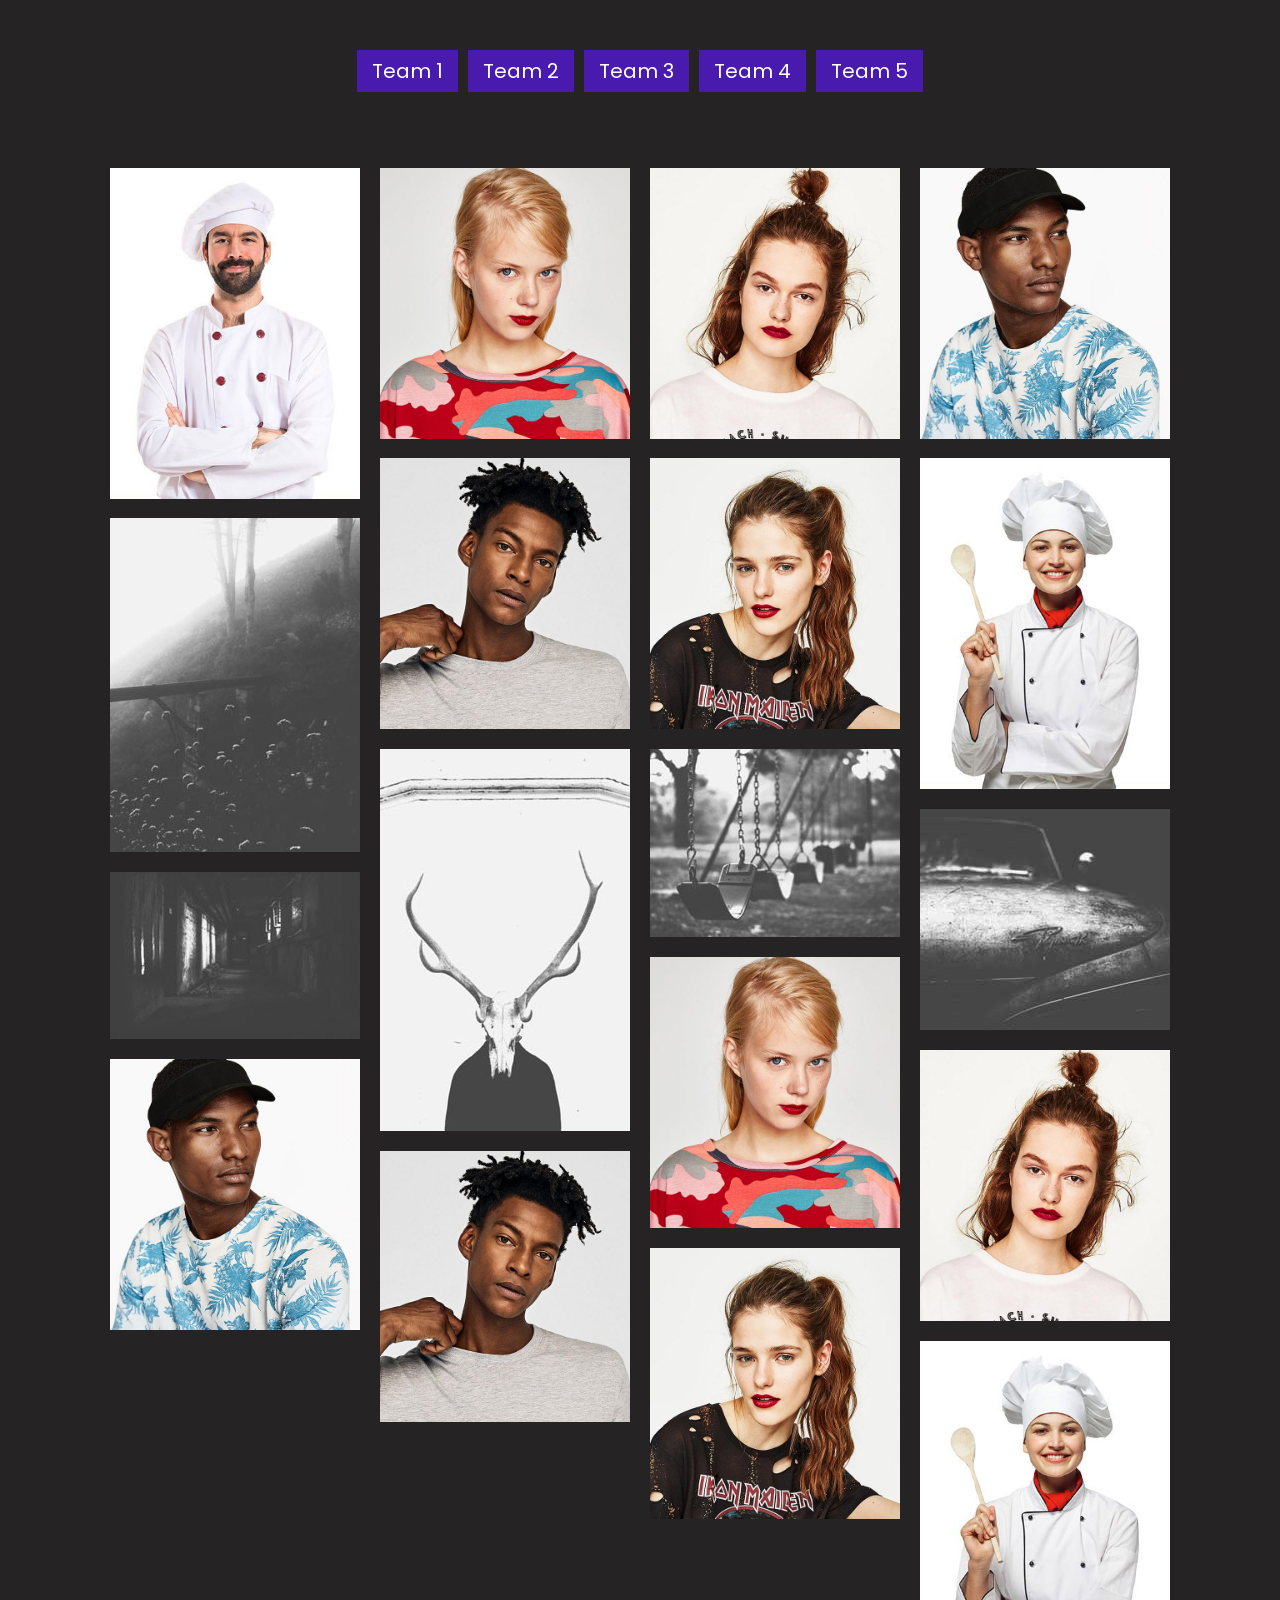
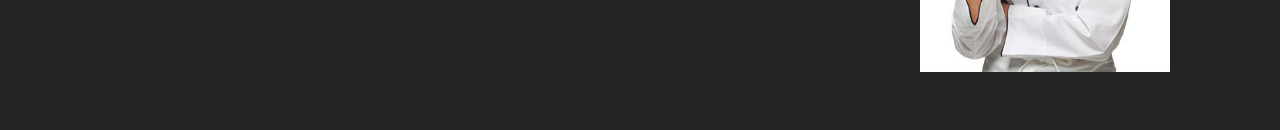
==== commit cff7f0c0: "update file" ====
--- a/index.html
+++ b/index.html
@@ -24,7 +24,6 @@
 </head> 
 
 <body>
-
 	<div class="pagination">
 		<a href="index.html" class="active">Team 1</a>
 		<a href="team2.html">Team 2</a>
@@ -32,7 +31,6 @@
 		<a href="team4.html">Team 4</a>
 		<a href="team5.html">Team 5</a>
 	  </div>
-	
 	<div class="content">
 		<div class="grid">
 			<div class="grid__item" data-size="1280x857">
--- a/assets/css/style.css
+++ b/assets/css/style.css
@@ -154,7 +154,6 @@
     opacity: 0;
     width: 100%;
     height: 100%;
-    background-color: #222;
     color: #fff;
     transition: all 0.5s;
     height: 100%;
@@ -216,26 +215,6 @@
 .blog__i a:hover {
   background-color: #481bae;
   color: #fff; }
-
-.owl-dots {
-  display: flex;
-  align-items: center;
-  justify-content: center;
-  gap: 8px;
-  position: absolute;
-  left: 50%; }
-
-.owl-dot.active {
-  background-color: #222 !important; }
-
-.blog .owl-dot {
-  width: 15px;
-  height: 15px;
-  background-color: #ddd;
-  display: inline-block;
-  border-radius: 100%;
-  cursor: pointer;
-  margin: 0 2px; }
 
 .swiper-pagination-bullet {
   width: 15px;
@@ -371,6 +350,19 @@
   box-shadow: 0 8px 50px rgba(0, 0, 0, 0.2);
   transition: box-shadow 0.2s ease, transform 0.2s ease, z-index 0s 0.2s ease; }
 
+@media only screen and (max-width: 1199px) {
+  .d-flex {
+    display: grid;
+    grid-template-columns: 1fr 1fr 1fr; } }
+
+@media only screen and (max-width: 767px) {
+  .d-flex {
+    grid-template-columns: 1fr 1fr; } }
+
+@media only screen and (max-width: 500px) {
+  .d-flex {
+    grid-template-columns: 1fr; } }
+
 .team5__item {
   transition: 0.5s;
   position: relative; }
@@ -417,6 +409,19 @@
     color: #fff;
     font-size: 20px; }
 
+@media only screen and (max-width: 1199px) {
+  .d-flex {
+    display: grid;
+    grid-template-columns: 1fr 1fr 1fr; } }
+
+@media only screen and (max-width: 767px) {
+  .d-flex {
+    grid-template-columns: 1fr 1fr; } }
+
+@media only screen and (max-width: 500px) {
+  .d-flex {
+    grid-template-columns: 1fr; } }
+
 .blog10__item {
   position: relative; }
   .blog10__item img {
@@ -535,7 +540,10 @@
   padding: 50px 0;
   text-align: center;
   justify-content: center;
-  align-items: center; }
+  align-items: center;
+  display: flex;
+  flex-wrap: wrap;
+  gap: 10px; }
   .pagination a {
     color: #fff !important;
     background: #481bae;
@@ -543,5 +551,4 @@
     font-size: 20px;
     font-weight: 400;
     text-align: center;
-    margin-right: 10px;
     text-decoration: none; }
